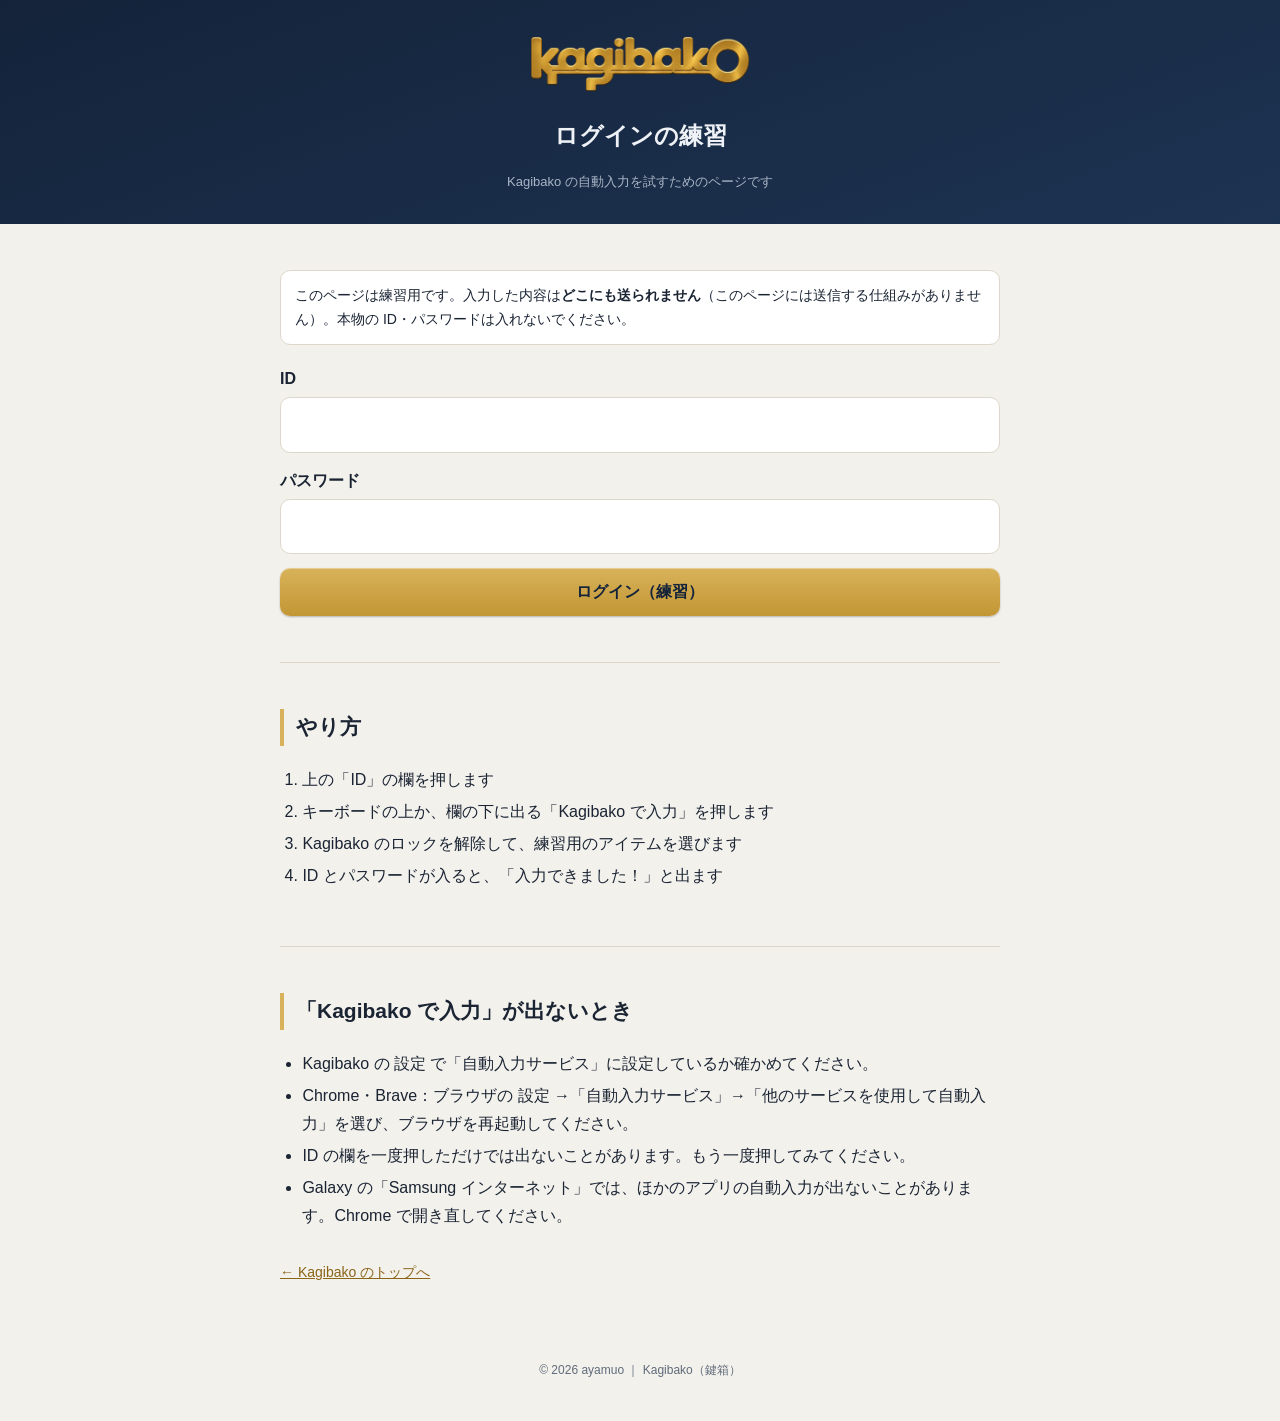
==== practice-login.html @ dc2961ac "ログインの練習ページを追加 Kagibako の「ログインの練習」で、自動入力（Kagibako で入力）を試すためのページ。 入力した内容はどこにも送らない（送信先なし。CSP で送信・通信を禁止）" ====
<!DOCTYPE html>
<html lang="ja">
<head>
<meta charset="UTF-8">
<meta name="viewport" content="width=device-width, initial-scale=1.0">
<!-- 練習用のページ：入力した内容をどこにも送らない（フォームの送信先・通信・外部の読み込みをすべて禁止） -->
<meta http-equiv="Content-Security-Policy" content="default-src 'self'; script-src 'self'; style-src 'self'; img-src 'self'; connect-src 'none'; form-action 'none'; base-uri 'none'">
<meta name="referrer" content="no-referrer">
<meta name="robots" content="noindex">
<title>ログインの練習｜Kagibako（鍵箱）</title>
<link rel="icon" type="image/png" href="favicon.png">
<meta name="theme-color" content="#14233a">
<link rel="stylesheet" href="style.css">
</head>
<body>

<header class="hero small">
  <div class="wrap narrow">
    <a class="logo" href="./"><img src="logo.webp" alt="Kagibako" width="960" height="245"></a>
    <h1>ログインの練習</h1>
    <p class="status">Kagibako の自動入力を試すためのページです</p>
  </div>
</header>

<main class="wrap narrow">

  <section>
    <p class="practice-safe">このページは練習用です。入力した内容は<strong>どこにも送られません</strong>（このページには送信する仕組みがありません）。本物の ID・パスワードは入れないでください。</p>

    <form class="practice-form" id="practice-form" autocomplete="on" novalidate>
      <label class="practice-field">
        <span>ID</span>
        <input type="text" id="login-id" name="username" autocomplete="username" autocapitalize="off" spellcheck="false" inputmode="email">
      </label>
      <label class="practice-field">
        <span>パスワード</span>
        <input type="password" id="login-pw" name="password" autocomplete="current-password">
      </label>
      <button type="submit" class="cta practice-btn">ログイン（練習）</button>
    </form>

    <p class="muted" id="practice-need" role="status" hidden>ID とパスワードの両方を入れてください。</p>

    <div class="practice-ok" id="practice-ok" role="status" hidden>
      <b>入力できました！</b>
      <span>これで練習はおしまいです。Kagibako に戻ってください。</span>
    </div>
  </section>

  <section>
    <h2>やり方</h2>
    <ol class="plain">
      <li>上の「ID」の欄を押します</li>
      <li>キーボードの上か、欄の下に出る「Kagibako で入力」を押します</li>
      <li>Kagibako のロックを解除して、練習用のアイテムを選びます</li>
      <li>ID とパスワードが入ると、「入力できました！」と出ます</li>
    </ol>
  </section>

  <section>
    <h2>「Kagibako で入力」が出ないとき</h2>
    <ul class="plain">
      <li>Kagibako の 設定 で「自動入力サービス」に設定しているか確かめてください。</li>
      <li>Chrome・Brave：ブラウザの 設定 →「自動入力サービス」→「他のサービスを使用して自動入力」を選び、ブラウザを再起動してください。</li>
      <li>ID の欄を一度押しただけでは出ないことがあります。もう一度押してみてください。</li>
      <li>Galaxy の「Samsung インターネット」では、ほかのアプリの自動入力が出ないことがあります。Chrome で開き直してください。</li>
    </ul>
    <a class="back" href="./">← Kagibako のトップへ</a>
  </section>

</main>

<footer>&copy; 2026 ayamuo ｜ Kagibako（鍵箱）</footer>

<script src="practice-login.js"></script>
</body>
</html>
---- style.css ----
/* Kagibako 公式サイト 共通の見た目（すべてのページで使う） */
:root {
  --navy: #14233a; --navy-2: #1d3352;
  --brass: #d8b25a; --brass-2: #c29634; --brass-text: #8a6417;
  --text: #1a2433; --sub: #5f6b7a; --line: #ddd7cb;
  --bg: #f3f1ec; --panel: #ffffff; --on-navy: #eef1f5; --on-navy-sub: #aab6c6;
}
@media (prefers-color-scheme: dark) {
  :root { --text: #e6eaf0; --sub: #9aa7b8; --line: #2a3749; --bg: #0e1520; --panel: #162131; --brass-text: #e0b354; }
}
* { box-sizing: border-box; margin: 0; padding: 0; }
body {
  font-family: -apple-system, BlinkMacSystemFont, "Segoe UI", "Hiragino Kaku Gothic ProN", "Noto Sans JP", Meiryo, sans-serif;
  color: var(--text); background: var(--bg); line-height: 1.75;
}
.wrap { max-width: 920px; margin: 0 auto; padding: 0 20px; }
.wrap.narrow { max-width: 760px; }
a { color: var(--brass-text); }
code { font-family: ui-monospace, Consolas, monospace; font-size: .92em; }

/* 上部の紺の帯 */
header.hero {
  background: linear-gradient(160deg, var(--navy), var(--navy-2));
  color: var(--on-navy); text-align: center; padding: 52px 0 44px;
}
header.hero .logo { display: inline-block; line-height: 0; }
header.hero .logo img { width: min(440px, 86%); height: auto; }
header.hero.small { padding: 36px 0 30px; }
header.hero.small .logo img { width: min(220px, 60%); }
header.hero h1 { font-size: 24px; margin-top: 14px; }
header.hero .tagline { margin-top: 16px; font-size: 17px; }
header.hero .sub { margin-top: 6px; font-size: 14px; color: var(--on-navy-sub); }
header.hero .status { margin-top: 14px; font-size: 13px; color: var(--on-navy-sub); }

/* ボタン（主な操作は真鍮色、ほかは枠だけ） */
.cta-wrap { display: flex; gap: 12px; justify-content: center; flex-wrap: wrap; margin-top: 26px; }
.cta {
  display: inline-flex; align-items: center; justify-content: center; gap: 8px;
  text-decoration: none; font-weight: 700; font-size: 16px;
  padding: 12px 26px; border-radius: 10px; min-height: 48px;
  background: linear-gradient(180deg, var(--brass), var(--brass-2)); color: var(--navy);
  box-shadow: 0 1px 2px rgba(0,0,0,.25), inset 0 1px 0 rgba(255,255,255,.35);
}
.cta.ghost { background: transparent; color: var(--on-navy); border: 1px solid var(--on-navy-sub); box-shadow: none; }
.cta.soon { background: transparent; color: var(--on-navy-sub); border: 1px dashed var(--on-navy-sub); box-shadow: none; cursor: default; }
[hidden] { display: none !important; }

/* 本文 */
section { padding: 46px 0; border-bottom: 1px solid var(--line); }
section:last-of-type { border-bottom: none; }
h2 { font-size: 21px; margin-bottom: 20px; padding-left: 12px; border-left: 4px solid var(--brass); }
h3 { font-size: 16px; margin: 18px 0 8px; }
p { margin-bottom: 10px; }
p:last-child { margin-bottom: 0; }
.muted { color: var(--sub); }
.note { font-size: 13px; color: var(--sub); margin-top: 14px; }
ul.plain, ol.plain { padding-left: 1.4em; margin-bottom: 10px; }
ul.plain li, ol.plain li { margin-bottom: 4px; }

.features { display: grid; grid-template-columns: repeat(auto-fill, minmax(260px, 1fr)); gap: 16px; list-style: none; }
.features li { background: var(--panel); border: 1px solid var(--line); border-radius: 12px; padding: 18px; }
.features b { display: block; font-size: 16px; margin-bottom: 4px; }
.features span { color: var(--sub); font-size: 14.5px; }

/* 画面の画像：スマホは縦長、PC は横長 */
.shots { display: grid; gap: 22px; }
.shots.phone { grid-template-columns: repeat(auto-fill, minmax(190px, 1fr)); }
.shots.pc { grid-template-columns: repeat(auto-fill, minmax(380px, 1fr)); }
.shots figure { margin: 0; }
.shots img { width: 100%; height: auto; display: block; border: 1px solid var(--line); border-radius: 12px; }
.shots.phone img { border-radius: 18px; }
.shots figcaption { margin-top: 8px; font-size: 14px; color: var(--sub); }

.links { display: flex; flex-wrap: wrap; gap: 12px; }
.links a {
  display: inline-flex; align-items: center; text-decoration: none; font-weight: 600;
  border: 1px solid var(--brass-text); border-radius: 8px; padding: 10px 16px; font-size: 14px; min-height: 44px;
}
.back { display: inline-block; margin-top: 20px; font-size: 14px; }

/* ログインの練習ページ（practice-login.html） */
.practice-safe { background: var(--panel); border: 1px solid var(--line); border-radius: 10px; padding: 12px 14px; font-size: 14px; }
.practice-form { display: grid; gap: 14px; margin-top: 20px; }
.practice-field { display: grid; gap: 4px; font-weight: 600; }
.practice-field input { font: inherit; font-weight: 400; font-size: 17px; padding: 12px 14px; border: 1px solid var(--line); border-radius: 10px; background: var(--panel); color: var(--text); }
.practice-btn { border: 0; cursor: pointer; font-family: inherit; }
.practice-ok { margin-top: 18px; padding: 14px 16px; border-radius: 10px; border: 2px solid var(--brass); background: var(--panel); display: grid; gap: 2px; }
.practice-ok b { font-size: 18px; color: var(--brass-text); }
footer { text-align: center; color: var(--sub); font-size: 12px; padding: 28px 0 40px; }

@media (max-width: 480px) {
  .shots.pc { grid-template-columns: 1fr; }
  .shots.phone { grid-template-columns: 1fr 1fr; gap: 14px; }
  header.hero { padding: 40px 0 34px; }
  header.hero .tagline { font-size: 15.5px; }
}
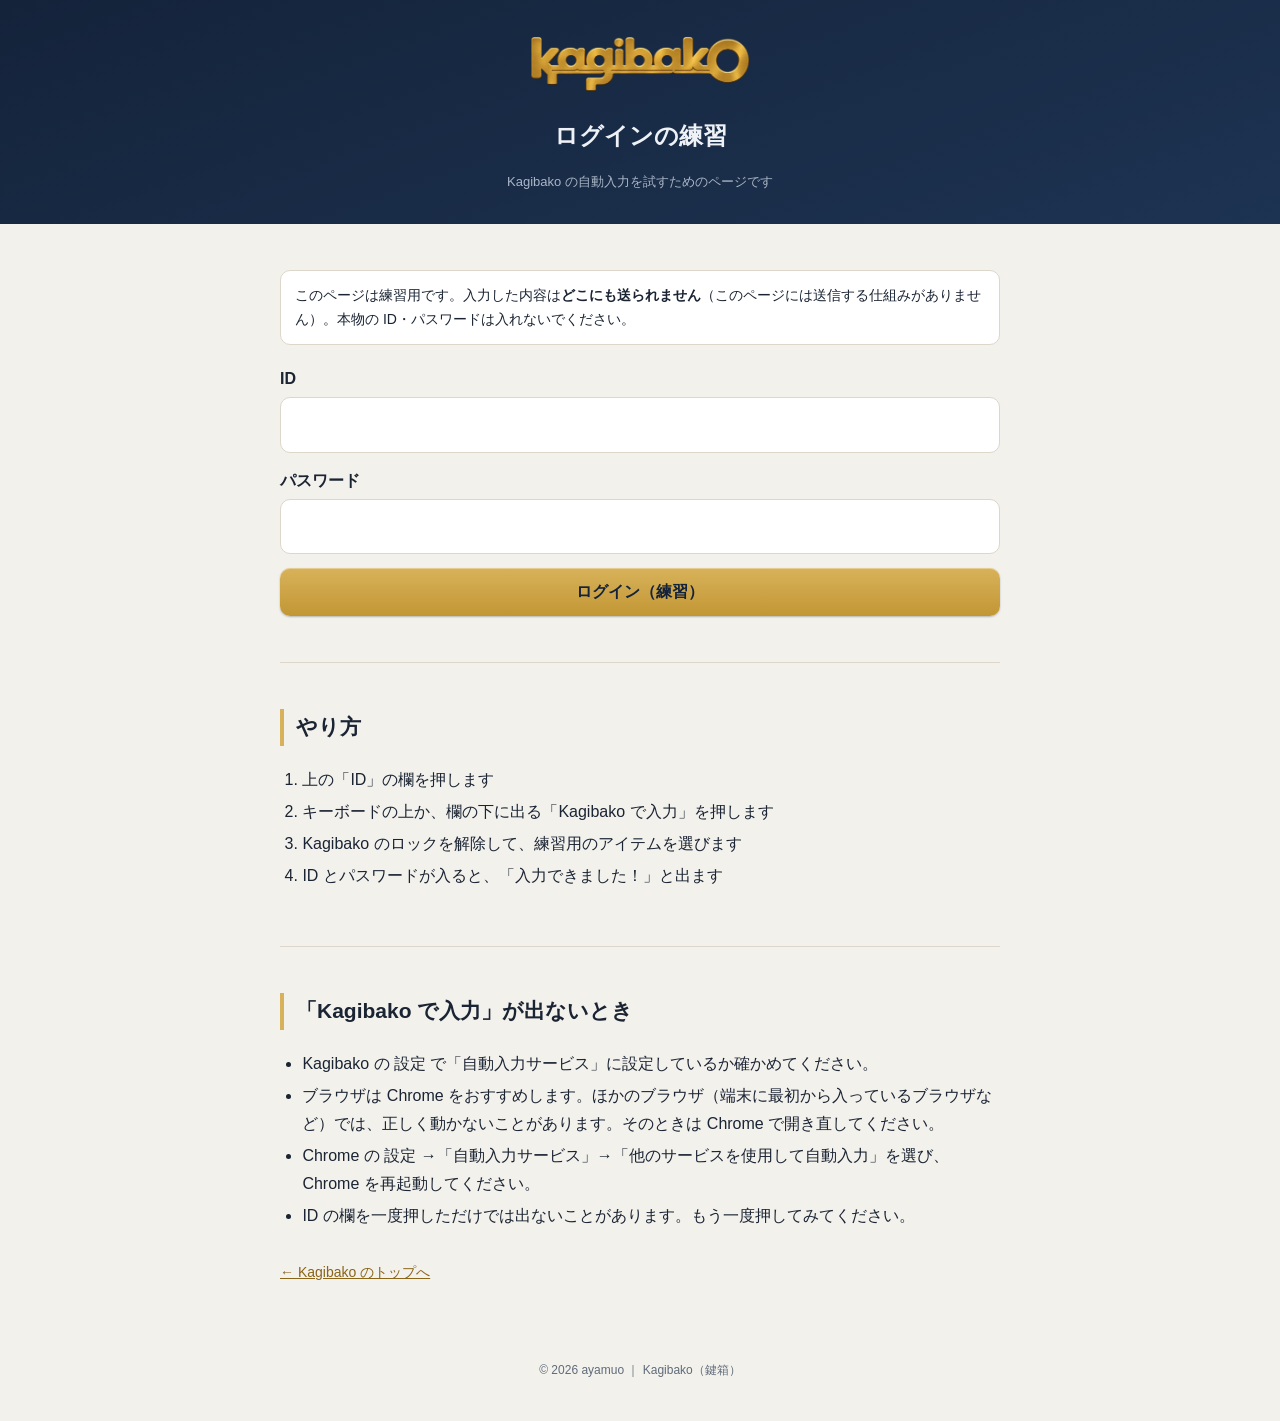
==== commit 3b5ae994: "ログインの練習ページ：ブラウザの案内を「Chrome をおすすめ」にそろえる 特定のブラウザ名を挙げるのをやめ、Chrome をおすすめし、ほかのブラウザでは正しく動かないことがある、と案内する。  " ====
--- a/practice-login.html
+++ b/practice-login.html
@@ -61,9 +61,9 @@
     <h2>「Kagibako で入力」が出ないとき</h2>
     <ul class="plain">
       <li>Kagibako の 設定 で「自動入力サービス」に設定しているか確かめてください。</li>
-      <li>Chrome・Brave：ブラウザの 設定 →「自動入力サービス」→「他のサービスを使用して自動入力」を選び、ブラウザを再起動してください。</li>
+      <li>ブラウザは Chrome をおすすめします。ほかのブラウザ（端末に最初から入っているブラウザなど）では、正しく動かないことがあります。そのときは Chrome で開き直してください。</li>
+      <li>Chrome の 設定 →「自動入力サービス」→「他のサービスを使用して自動入力」を選び、Chrome を再起動してください。</li>
       <li>ID の欄を一度押しただけでは出ないことがあります。もう一度押してみてください。</li>
-      <li>Galaxy の「Samsung インターネット」では、ほかのアプリの自動入力が出ないことがあります。Chrome で開き直してください。</li>
     </ul>
     <a class="back" href="./">← Kagibako のトップへ</a>
   </section>
